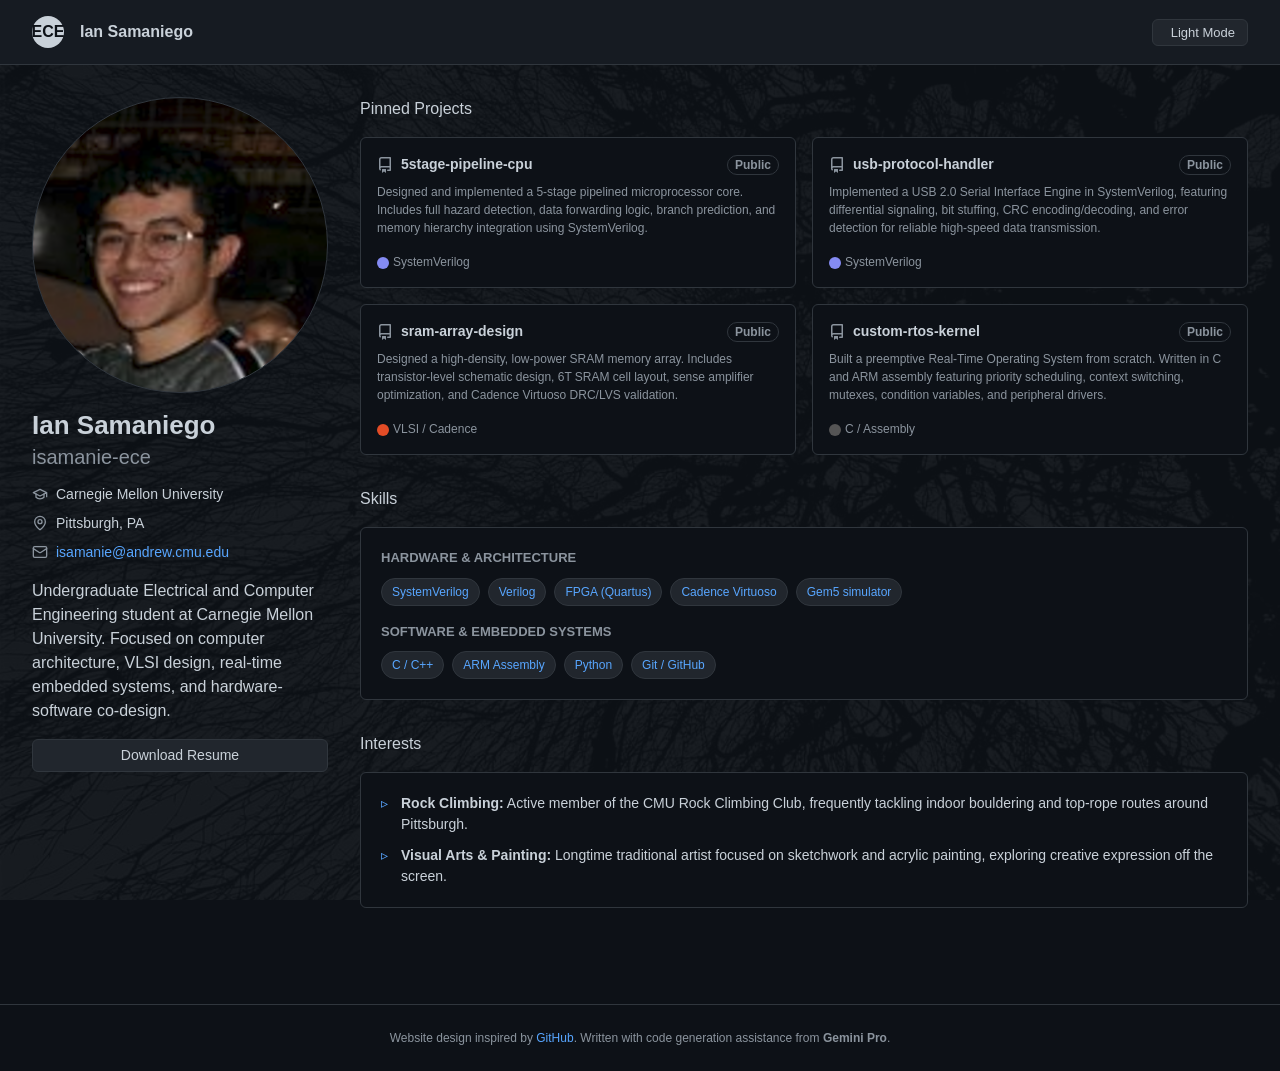
==== index.html @ 8c5a97e4 "Added personal more smaller details to personalize the page" ====
<!DOCTYPE html>
<html lang="en">
<head>
    <meta charset="UTF-8">
    <meta name="viewport" content="width=device-width, initial-scale=1.0">
    <title>Portfolio | ECE Undergrad</title>
    <style>
        /* CSS Variables for Themes */
        :root {
            --bg-color: #0d1117;
            --header-bg: #161b22;
            --card-bg: #0d1117;
            --border-color: #30363d;
            --text-primary: #c9d1d9;
            --text-secondary: #8b949e;
            --link-color: #58a6ff;
            --btn-bg: #21262d;
            --btn-hover: #30363d;
            --modal-bg: #161b22;
            --verilog-color: #848bf3;
            --c-color: #555555;
            --hardware-color: #e34c26;
        }

        [data-theme="light"] {
            --bg-color: #ffffff;
            --header-bg: #f6f8fa;
            --card-bg: #ffffff;
            --border-color: #d0d7de;
            --text-primary: #1F2328;
            --text-secondary: #636c76;
            --link-color: #0969da;
            --btn-bg: #f6f8fa;
            --btn-hover: #f3f4f6;
            --modal-bg: #ffffff;
        }

        * {
            box-sizing: border-box;
            margin: 0;
            padding: 0;
            font-family: -apple-system, BlinkMacSystemFont, "Segoe UI", Helvetica, Arial, sans-serif;
        }

        body {
            background-color: var(--bg-color);
            color: var(--text-primary);
            line-height: 1.5;
            min-height: 100vh;
            display: flex;
            flex-direction: column;
            position: relative;
            transition: background-color 0.3s, color 0.3s;
        }

        /* Low-opacity image background overlay */
        body::before {
            content: "";
            position: fixed;
            top: 0;
            left: 0;
            width: 100%;
            height: 100%;
            background-image: url('background.jpg');
            background-repeat: no-repeat;
            background-position: center center;
            background-size: cover;
            opacity: 0.05; /* Low opacity keeps dark gray dominant */
            z-index: -1;
            pointer-events: none;
        }

        a {
            color: var(--link-color);
            text-decoration: none;
        }

        a:hover {
            text-decoration: underline;
        }

        /* Navbar */
        header {
            background-color: var(--header-bg);
            padding: 16px 32px;
            border-bottom: 1px solid var(--border-color);
            display: flex;
            align-items: center;
            justify-content: space-between;
            font-weight: 600;
        }

        .header-brand {
            display: flex;
            align-items: center;
        }

        .header-logo {
            width: 32px;
            height: 32px;
            background-color: var(--text-primary);
            border-radius: 50%;
            margin-right: 16px;
            display: flex;
            align-items: center;
            justify-content: center;
            color: var(--bg-color);
            font-weight: bold;
        }

        .theme-toggle-btn {
            background-color: var(--btn-bg);
            border: 1px solid var(--border-color);
            color: var(--text-primary);
            padding: 5px 12px;
            font-size: 13px;
            font-weight: 500;
            border-radius: 6px;
            cursor: pointer;
            display: flex;
            align-items: center;
            gap: 6px;
        }

        .theme-toggle-btn:hover {
            background-color: var(--btn-hover);
        }

        /* Layout Container */
        .container {
            max-width: 1280px;
            margin: 0 auto;
            padding: 32px;
            display: flex;
            gap: 32px;
            flex: 1;
            width: 100%;
        }

        /* Sidebar */
        .sidebar {
            width: 296px;
            flex-shrink: 0;
        }

        .avatar {
            width: 296px;
            height: 296px;
            border-radius: 50%;
            border: 1px solid var(--border-color);
            margin-bottom: 16px;
            background-image: url('profile_pic.png');
            background-size: cover;
        }

        .names {
            margin-bottom: 12px;
        }

        .names h1 {
            font-size: 26px;
            line-height: 1.25;
            font-weight: 600;
        }

        .names h2 {
            font-size: 20px;
            color: var(--text-secondary);
            font-weight: 300;
        }

        .bio {
            margin-bottom: 16px;
            font-size: 16px;
        }

        .btn-edit {
            display: block;
            width: 100%;
            text-align: center;
            background-color: var(--btn-bg);
            border: 1px solid var(--border-color);
            color: var(--text-primary);
            padding: 5px 16px;
            font-size: 14px;
            font-weight: 500;
            border-radius: 6px;
            cursor: pointer;
            margin-bottom: 24px;
        }

        .btn-edit:hover {
            background-color: var(--btn-hover);
            text-decoration: none;
        }

        .contact-info {
            margin-bottom: 16px;
            font-size: 14px;
        }

        .contact-info ul {
            list-style: none;
        }

        .contact-info li {
            margin-bottom: 8px;
            display: flex;
            align-items: center;
            gap: 8px;
        }

        .contact-icon {
            stroke: var(--text-secondary);
            fill: none;
            width: 16px;
            height: 16px;
            flex-shrink: 0;
        }

        /* Projects Grid */
        .main-content {
            flex-grow: 1;
        }

        .section-header {
            font-size: 16px;
            font-weight: 400;
            margin-bottom: 16px;
        }

        .projects-grid {
            display: grid;
            grid-template-columns: repeat(auto-fill, minmax(350px, 1fr));
            gap: 16px;
        }

        .project-card {
            border: 1px solid var(--border-color);
            border-radius: 6px;
            padding: 16px;
            background-color: var(--card-bg);
            display: flex;
            flex-direction: column;
            cursor: pointer;
            transition: transform 0.15s ease, border-color 0.15s ease;
        }

        .project-card:hover {
            transform: translateY(-2px);
            border-color: var(--link-color);
        }

        .project-title {
            font-size: 14px;
            font-weight: 600;
            margin-bottom: 8px;
            display: flex;
            align-items: center;
            gap: 8px;
        }

        .project-title svg {
            fill: var(--text-secondary);
        }

        .project-badge {
            font-size: 12px;
            border: 1px solid var(--border-color);
            border-radius: 2em;
            padding: 0 7px;
            color: var(--text-secondary);
            margin-left: auto;
        }

        .project-desc {
            font-size: 12px;
            color: var(--text-secondary);
            margin-bottom: 16px;
            flex-grow: 1;
        }

        .project-meta {
            font-size: 12px;
            color: var(--text-secondary);
            display: flex;
            align-items: center;
            gap: 16px;
        }

        .lang-dot {
            width: 12px;
            height: 12px;
            border-radius: 50%;
            display: inline-block;
            margin-right: 4px;
            vertical-align: text-bottom;
        }

        /* Project Modal Overlay */
        .modal-overlay {
            position: fixed;
            top: 0;
            left: 0;
            width: 100vw;
            height: 100vh;
            background-color: rgba(0, 0, 0, 0.4);
            display: flex;
            justify-content: center;
            align-items: center;
            z-index: 1000;
            opacity: 0;
            pointer-events: none;
            transition: opacity 0.2s ease;
        }

        .modal-overlay.active {
            opacity: 1;
            pointer-events: auto;
        }

        .modal-container {
            width: 90%;
            max-width: 900px;
            height: 80vh;
            background-color: var(--modal-bg);
            border: 1px solid var(--border-color);
            border-radius: 8px;
            display: flex;
            flex-direction: column;
            overflow: hidden;
            box-shadow: 0 8px 24px rgba(0,0,0,0.2);
            color: var(--text-primary);
        }

        .modal-header {
            padding: 12px 16px;
            background-color: var(--header-bg);
            border-bottom: 1px solid var(--border-color);
            display: flex;
            align-items: center;
            justify-content: space-between;
        }

        .modal-title {
            font-size: 14px;
            font-weight: 600;
            display: flex;
            align-items: center;
            gap: 10px;
        }

        .modal-actions {
            display: flex;
            align-items: center;
            gap: 12px;
        }

        .external-link-btn {
            font-size: 13px;
            color: var(--link-color);
        }

        .close-modal-btn {
            background: none;
            border: none;
            color: var(--text-secondary);
            font-size: 20px;
            cursor: pointer;
            line-height: 1;
        }

        .close-modal-btn:hover {
            color: var(--text-primary);
        }

        .modal-body {
            flex: 1;
            padding: 24px;
            overflow-y: auto;
            background-color: var(--modal-bg);
        }

        .readme-box {
            border: 1px solid var(--border-color);
            border-radius: 6px;
            background-color: var(--bg-color);
            padding: 20px;
        }

        .readme-header {
            font-size: 12px;
            font-weight: 600;
            color: var(--text-secondary);
            border-bottom: 1px solid var(--border-color);
            padding-bottom: 8px;
            margin-bottom: 16px;
            text-transform: uppercase;
        }

        .file-list {
            border: 1px solid var(--border-color);
            border-radius: 6px;
            margin-bottom: 20px;
            list-style: none;
            background-color: var(--header-bg);
        }

        .file-item {
            padding: 8px 12px;
            border-bottom: 1px solid var(--border-color);
            font-size: 13px;
            display: flex;
            align-items: center;
            gap: 8px;
            font-family: monospace;
        }

        .file-item:last-child {
            border-bottom: none;
        }

        /* Footer */
        footer {
            border-top: 1px solid var(--border-color);
            margin-top: 40px;
            padding: 24px 32px;
            text-align: center;
            font-size: 12px;
            color: var(--text-secondary);
        }

        /* Section Spacing & Box Styles */
        .section-header.extra-space {
            margin-top: 32px;
        }

        .skills-box, .interests-box {
            border: 1px solid var(--border-color);
            border-radius: 6px;
            background-color: var(--card-bg);
            padding: 20px;
            margin-bottom: 24px;
        }

        /* Skills Categories & Badges */
        .skill-category {
            margin-bottom: 16px;
        }

        .skill-category:last-child {
            margin-bottom: 0;
        }

        .skill-category h3 {
            font-size: 13px;
            font-weight: 600;
            color: var(--text-secondary);
            margin-bottom: 10px;
            text-transform: uppercase;
        }

        .badges-group {
            display: flex;
            flex-wrap: wrap;
            gap: 8px;
        }

        .badge {
            background-color: var(--btn-bg);
            border: 1px solid var(--border-color);
            color: var(--link-color);
            font-size: 12px;
            font-weight: 500;
            padding: 4px 10px;
            border-radius: 2em;
            display: inline-block;
        }

        /* Interests List */
        .interests-list {
            list-style: none;
            font-size: 14px;
        }

        .interests-list li {
            position: relative;
            padding-left: 20px;
            margin-bottom: 10px;
            color: var(--text-primary);
        }

        .interests-list li:last-child {
            margin-bottom: 0;
        }

        .interests-list li::before {
            content: "▹";
            position: absolute;
            left: 0;
            color: var(--link-color);
        }

        @media (max-width: 768px) {
            .container {
                flex-direction: column;
            }
            .sidebar {
                width: 100%;
            }
            .avatar {
                width: 100%;
                max-width: 296px;
                height: auto;
                aspect-ratio: 1/1;
            }
            .modal-container {
                width: 95%;
                height: 85vh;
            }
        }
    </style>
</head>
<body>

    <header>
        <div class="header-brand">
            <div class="header-logo">ECE</div>
            Ian Samaniego
        </div>
        <button class="theme-toggle-btn" id="themeToggleBtn" onclick="toggleTheme()">
            <span id="themeIcon"></span> <span id="themeText">Light Mode</span>
        </button>
    </header>

    <div class="container">
        <aside class="sidebar">
            <div class="avatar"></div>
            <div class="names">
                <h1>Ian Samaniego</h1>
                <h2>isamanie-ece</h2>
            </div>

            <div class="contact-info">
                <ul>
                    <li>
                        <svg class="contact-icon" viewBox="0 0 24 24" stroke-width="2" stroke-linecap="round" stroke-linejoin="round">
                            <path d="M22 10v6M2 10l10-5 10 5-10 5z"/>
                            <path d="M6 12v5c3 3 9 3 12 0v-5"/>
                        </svg>
                        Carnegie Mellon University
                    </li>
                    <li>
                        <svg class="contact-icon" viewBox="0 0 24 24" stroke-width="2" stroke-linecap="round" stroke-linejoin="round">
                            <path d="M20 10c0 4.993-5.539 10.193-7.399 11.799a1 1 0 0 1-1.202 0C9.539 20.193 4 14.993 4 10a8 8 0 0 1 16 0"/>
                            <circle cx="12" cy="10" r="3"/>
                        </svg>
                        Pittsburgh, PA
                    </li>
                    <li>
                        <svg class="contact-icon" viewBox="0 0 24 24" stroke-width="2" stroke-linecap="round" stroke-linejoin="round">
                            <rect width="20" height="16" x="2" y="4" rx="2"/>
                            <path d="m22 7-8.97 5.7a1.94 1.94 0 0 1-2.06 0L2 7"/>
                        </svg>
                        <a href="mailto:isamanie@andrew.cmu.edu">isamanie@andrew.cmu.edu</a>
                    </li>
                </ul>
            </div>

            <div class="bio">
                Undergraduate Electrical and Computer Engineering student at Carnegie Mellon University. Focused on computer architecture, VLSI design, real-time embedded systems, and hardware-software co-design.
            </div>
            <a href="example_resume.txt" class="btn-edit">Download Resume</a>
        </aside>

        <main class="main-content">
            <h2 class="section-header">Pinned Projects</h2>
            <div class="projects-grid">
                
                <div class="project-card" onclick="openProjectModal(
                    '5stage-pipeline-cpu', 
                    'https://github.com/janedoe-ece/5stage-pipeline-cpu',
                    'src/ core.sv, alu.sv, hazard_unit.sv',
                    'Designed and implemented a 5-stage pipelined microprocessor core. Includes full hazard detection, data forwarding logic, branch prediction, and memory hierarchy integration using SystemVerilog.'
                )">
                    <div class="project-title">
                        <svg viewBox="0 0 16 16" width="16" height="16"><path fill-rule="evenodd" d="M2 2.5A2.5 2.5 0 014.5 0h8.75a.75.75 0 01.75.75v12.5a.75.75 0 01-.75.75h-2.5a.75.75 0 110-1.5h1.75v-2h-8a1 1 0 00-.714 1.7.75.75 0 01-1.072 1.05A2.495 2.495 0 012 11.5v-9zm10.5-1V9h-8c-.356 0-.694.074-1 .208V2.5a1 1 0 011-1h8zM5 12.25v3.25a.25.25 0 00.4.2l1.45-1.087a.25.25 0 01.3 0L8.6 15.7a.25.25 0 00.4-.2v-3.25a.25.25 0 00-.25-.25h-3.5a.25.25 0 00-.25.25z"></path></svg>
                        <span>5stage-pipeline-cpu</span>
                        <span class="project-badge">Public</span>
                    </div>
                    <p class="project-desc">Designed and implemented a 5-stage pipelined microprocessor core. Includes full hazard detection, data forwarding logic, branch prediction, and memory hierarchy integration using SystemVerilog.</p>
                    <div class="project-meta">
                        <span><span class="lang-dot" style="background-color: var(--verilog-color);"></span>SystemVerilog</span>
                    </div>
                </div>

                <div class="project-card" onclick="openProjectModal(
                    'usb-protocol-handler', 
                    'https://github.com/janedoe-ece/usb-protocol-handler',
                    'rtl/ usb_sie.sv, crc16.sv, bit_stuffer.sv',
                    'Implemented a USB 2.0 Serial Interface Engine in SystemVerilog, featuring differential signaling, bit stuffing, CRC encoding/decoding, and error detection for reliable high-speed data transmission.'
                )">
                    <div class="project-title">
                        <svg viewBox="0 0 16 16" width="16" height="16"><path fill-rule="evenodd" d="M2 2.5A2.5 2.5 0 014.5 0h8.75a.75.75 0 01.75.75v12.5a.75.75 0 01-.75.75h-2.5a.75.75 0 110-1.5h1.75v-2h-8a1 1 0 00-.714 1.7.75.75 0 01-1.072 1.05A2.495 2.495 0 012 11.5v-9zm10.5-1V9h-8c-.356 0-.694.074-1 .208V2.5a1 1 0 011-1h8zM5 12.25v3.25a.25.25 0 00.4.2l1.45-1.087a.25.25 0 01.3 0L8.6 15.7a.25.25 0 00.4-.2v-3.25a.25.25 0 00-.25-.25h-3.5a.25.25 0 00-.25.25z"></path></svg>
                        <span>usb-protocol-handler</span>
                        <span class="project-badge">Public</span>
                    </div>
                    <p class="project-desc">Implemented a USB 2.0 Serial Interface Engine in SystemVerilog, featuring differential signaling, bit stuffing, CRC encoding/decoding, and error detection for reliable high-speed data transmission.</p>
                    <div class="project-meta">
                        <span><span class="lang-dot" style="background-color: var(--verilog-color);"></span>SystemVerilog</span>
                    </div>
                </div>

                <div class="project-card" onclick="openProjectModal(
                    'sram-array-design', 
                    'https://github.com/janedoe-ece/sram-array-design',
                    'layout/ sram_6t.gds, schematics/ sense_amp.sch',
                    'Designed a high-density, low-power SRAM memory array. Includes transistor-level schematic design, 6T SRAM cell layout, sense amplifier optimization, and Cadence Virtuoso DRC/LVS validation.'
                )">
                    <div class="project-title">
                        <svg viewBox="0 0 16 16" width="16" height="16"><path fill-rule="evenodd" d="M2 2.5A2.5 2.5 0 014.5 0h8.75a.75.75 0 01.75.75v12.5a.75.75 0 01-.75.75h-2.5a.75.75 0 110-1.5h1.75v-2h-8a1 1 0 00-.714 1.7.75.75 0 01-1.072 1.05A2.495 2.495 0 012 11.5v-9zm10.5-1V9h-8c-.356 0-.694.074-1 .208V2.5a1 1 0 011-1h8zM5 12.25v3.25a.25.25 0 00.4.2l1.45-1.087a.25.25 0 01.3 0L8.6 15.7a.25.25 0 00.4-.2v-3.25a.25.25 0 00-.25-.25h-3.5a.25.25 0 00-.25.25z"></path></svg>
                        <span>sram-array-design</span>
                        <span class="project-badge">Public</span>
                    </div>
                    <p class="project-desc">Designed a high-density, low-power SRAM memory array. Includes transistor-level schematic design, 6T SRAM cell layout, sense amplifier optimization, and Cadence Virtuoso DRC/LVS validation.</p>
                    <div class="project-meta">
                        <span><span class="lang-dot" style="background-color: var(--hardware-color);"></span>VLSI / Cadence</span>
                    </div>
                </div>

                <div class="project-card" onclick="openProjectModal(
                    'custom-rtos-kernel', 
                    'https://github.com/janedoe-ece/custom-rtos-kernel',
                    'kernel/ scheduler.c, context_switch.s, mutex.c',
                    'Built a preemptive Real-Time Operating System from scratch. Written in C and ARM assembly featuring priority scheduling, context switching, mutexes, condition variables, and peripheral drivers.'
                )">
                    <div class="project-title">
                        <svg viewBox="0 0 16 16" width="16" height="16"><path fill-rule="evenodd" d="M2 2.5A2.5 2.5 0 014.5 0h8.75a.75.75 0 01.75.75v12.5a.75.75 0 01-.75.75h-2.5a.75.75 0 110-1.5h1.75v-2h-8a1 1 0 00-.714 1.7.75.75 0 01-1.072 1.05A2.495 2.495 0 012 11.5v-9zm10.5-1V9h-8c-.356 0-.694.074-1 .208V2.5a1 1 0 011-1h8zM5 12.25v3.25a.25.25 0 00.4.2l1.45-1.087a.25.25 0 01.3 0L8.6 15.7a.25.25 0 00.4-.2v-3.25a.25.25 0 00-.25-.25h-3.5a.25.25 0 00-.25.25z"></path></svg>
                        <span>custom-rtos-kernel</span>
                        <span class="project-badge">Public</span>
                    </div>
                    <p class="project-desc">Built a preemptive Real-Time Operating System from scratch. Written in C and ARM assembly featuring priority scheduling, context switching, mutexes, condition variables, and peripheral drivers.</p>
                    <div class="project-meta">
                        <span><span class="lang-dot" style="background-color: var(--c-color);"></span>C / Assembly</span>
                    </div>
                </div>

            </div>
            <h2 class="section-header extra-space">Skills</h2>
        
            <div class="skills-box">
                <div class="skill-category">
                    <h3>Hardware & Architecture</h3>
                    <div class="badges-group">
                        <span class="badge">SystemVerilog</span>
                        <span class="badge">Verilog</span>
                        <span class="badge">FPGA (Quartus)</span>
                        <span class="badge">Cadence Virtuoso</span>
                        <span class="badge">Gem5 simulator</span>
                    </div>
                </div>
            
                <div class="skill-category">
                    <h3>Software & Embedded Systems</h3>
                    <div class="badges-group">
                        <span class="badge">C / C++</span>
                        <span class="badge">ARM Assembly</span>
                        <span class="badge">Python</span>
                        <span class="badge">Git / GitHub</span>
                    </div>
                </div>
            </div>

            <h2 class="section-header extra-space">Interests</h2>
            <div class="interests-box">
                <ul class="interests-list">
                    <li><strong>Rock Climbing:</strong> Active member of the CMU Rock Climbing Club, frequently tackling indoor bouldering and top-rope routes around Pittsburgh.</li>
                    <li><strong>Visual Arts & Painting:</strong> Longtime traditional artist focused on sketchwork and acrylic painting, exploring creative expression off the screen.</li>
                </ul>
            </div>
        </main>
    </div>

    <div class="modal-overlay" id="modalOverlay" onclick="closeModalOnOverlay(event)">
        <div class="modal-container">
            <div class="modal-header">
                <div class="modal-title">
                    <svg viewBox="0 0 16 16" width="16" height="16" fill="var(--text-secondary)"><path fill-rule="evenodd" d="M2 2.5A2.5 2.5 0 014.5 0h8.75a.75.75 0 01.75.75v12.5a.75.75 0 01-.75.75h-2.5a.75.75 0 110-1.5h1.75v-2h-8a1 1 0 00-.714 1.7.75.75 0 01-1.072 1.05A2.495 2.495 0 012 11.5v-9zm10.5-1V9h-8c-.356 0-.694.074-1 .208V2.5a1 1 0 011-1h8zM5 12.25v3.25a.25.25 0 00.4.2l1.45-1.087a.25.25 0 01.3 0L8.6 15.7a.25.25 0 00.4-.2v-3.25a.25.25 0 00-.25-.25h-3.5a.25.25 0 00-.25.25z"></path></svg>
                    <span id="modalProjectName">Project Title</span>
                </div>
                <div class="modal-actions">
                    <a id="modalExternalLink" href="#" target="_blank" rel="noopener noreferrer" class="external-link-btn">Open directly on GitHub ↗</a>
                    <button class="close-modal-btn" onclick="closeProjectModal()">&times;</button>
                </div>
            </div>
            <div class="modal-body">
                <ul class="file-list" id="modalFileList">
                    </ul>
                <div class="readme-box">
                    <div class="readme-header">📄 README.md</div>
                    <div id="modalReadmeContent">
                        </div>
                </div>
            </div>
        </div>
    </div>

    <footer>
        <p>Website design inspired by <a href="https://github.com" target="_blank" rel="noopener noreferrer">GitHub</a>. Written with code generation assistance from <strong>Gemini Pro</strong>.</p>
    </footer>

    <script>
        function toggleTheme() {
            const currentTheme = document.documentElement.getAttribute('data-theme');
            const themeIcon = document.getElementById('themeIcon');
            const themeText = document.getElementById('themeText');

            if (currentTheme === 'light') {
                document.documentElement.removeAttribute('data-theme');
                themeIcon.textContent = '';
                themeText.textContent = 'Light Mode';
            } else {
                document.documentElement.setAttribute('data-theme', 'light');
                themeIcon.textContent = '';
                themeText.textContent = 'Dark Mode';
            }
        }

        function openProjectModal(name, url, files, readme) {
            document.getElementById('modalProjectName').textContent = name;
            document.getElementById('modalExternalLink').href = url;
            
            const fileArray = files.split(', ');
            let fileListHTML = `<li class="file-item">📁 repository root</li>`;
            fileArray.forEach(file => {
                fileListHTML += `<li class="file-item">📄 ${file}</li>`;
            });
            fileListHTML += `<li class="file-item">📄 README.md</li>`;
            
            document.getElementById('modalFileList').innerHTML = fileListHTML;
            document.getElementById('modalReadmeContent').innerHTML = `<p>${readme}</p>`;
            document.getElementById('modalOverlay').classList.add('active');
        }

        function closeProjectModal() {
            document.getElementById('modalOverlay').classList.remove('active');
        }

        function closeModalOnOverlay(event) {
            if (event.target.id === 'modalOverlay') {
                closeProjectModal();
            }
        }
    </script>
</body>
</html>
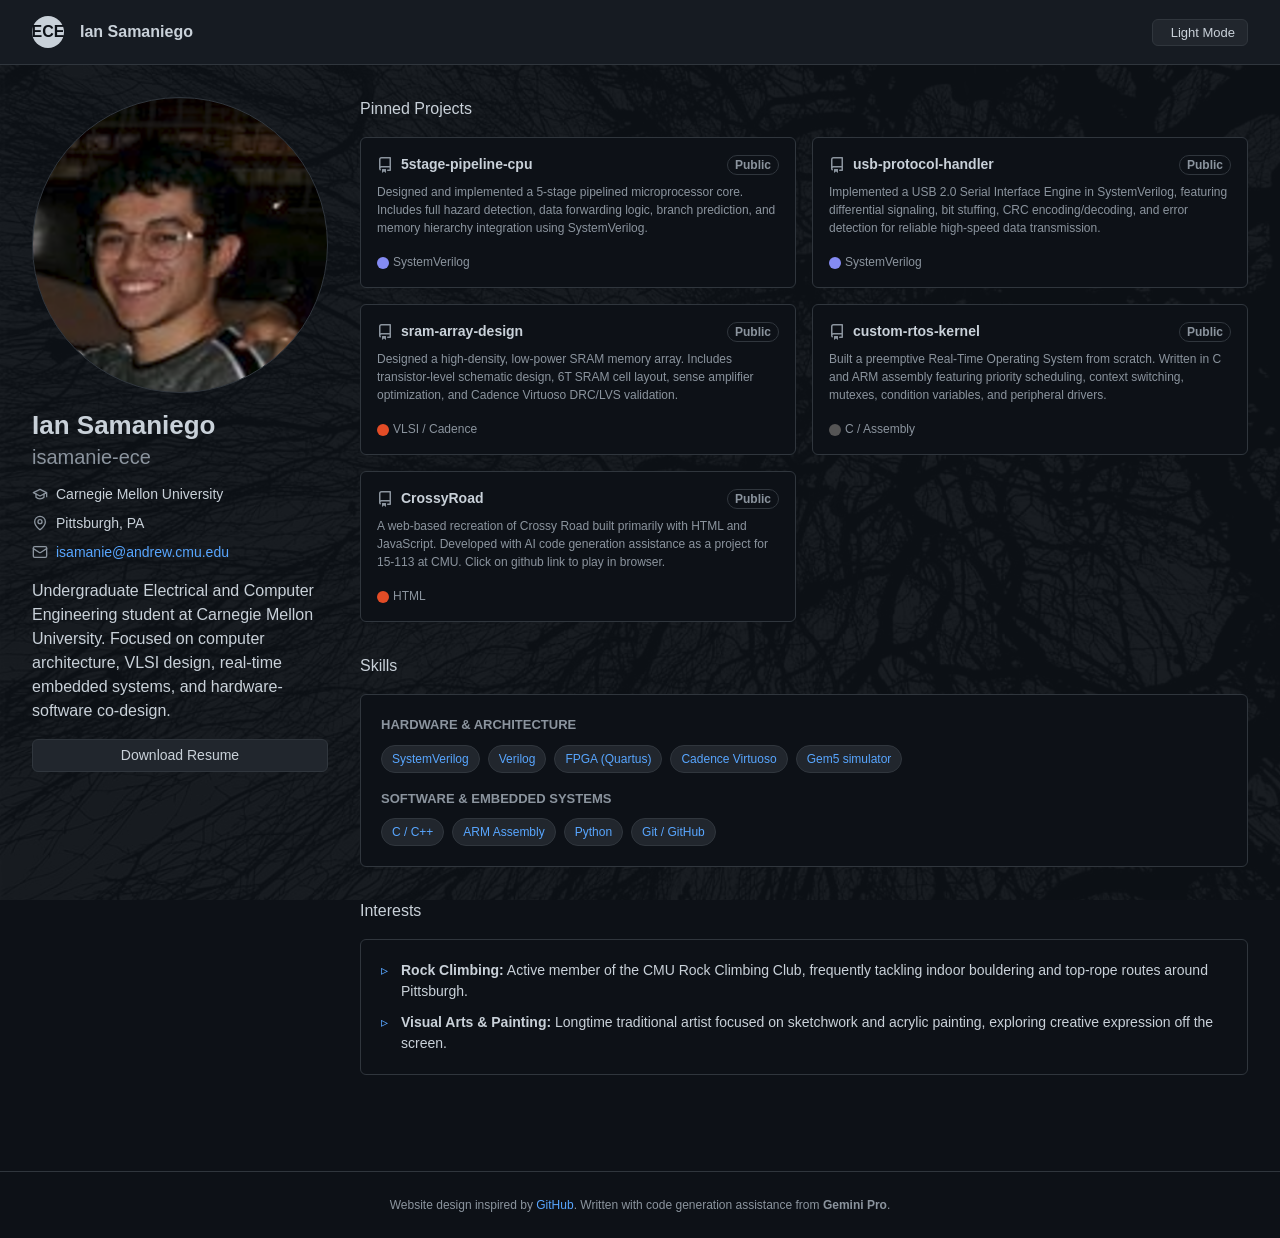
==== commit 68a2ef15: "incorporated crossy road into portfolio" ====
--- a/index.html
+++ b/index.html
@@ -644,6 +644,22 @@
                         <span><span class="lang-dot" style="background-color: var(--c-color);"></span>C / Assembly</span>
                     </div>
                 </div>
+                <div class="project-card" onclick="openProjectModal(
+                    'CrossyRoad', 
+                    'crossyroad/index.html', 
+                    'index.html, style.css, script.js',
+                    'A web-based recreation of Crossy Road built primarily with HTML and JavaScript. Developed with AI code generation assistance as a project for 15-113 at CMU. Click on github link to play game in browser'
+                )">
+                    <div class="project-title">
+                        <svg viewBox="0 0 16 16" width="16" height="16"><path fill-rule="evenodd" d="M2 2.5A2.5 2.5 0 014.5 0h8.75a.75.75 0 01.75.75v12.5a.75.75 0 01-.75.75h-2.5a.75.75 0 110-1.5h1.75v-2h-8a1 1 0 00-.714 1.7.75.75 0 01-1.072 1.05A2.495 2.495 0 012 11.5v-9zm10.5-1V9h-8c-.356 0-.694.074-1 .208V2.5a1 1 0 011-1h8zM5 12.25v3.25a.25.25 0 00.4.2l1.45-1.087a.25.25 0 01.3 0L8.6 15.7a.25.25 0 00.4-.2v-3.25a.25.25 0 00-.25-.25h-3.5a.25.25 0 00-.25.25z"></path></svg>
+                        <span>CrossyRoad</span>
+                        <span class="project-badge">Public</span>
+                    </div>
+                    <p class="project-desc">A web-based recreation of Crossy Road built primarily with HTML and JavaScript. Developed with AI code generation assistance as a project for 15-113 at CMU. Click on github link to play in browser.</p>
+                    <div class="project-meta">
+                        <span><span class="lang-dot" style="background-color: var(--hardware-color);"></span>HTML</span>
+                    </div>
+                </div>
 
             </div>
             <h2 class="section-header extra-space">Skills</h2>
@@ -674,9 +690,9 @@
             <h2 class="section-header extra-space">Interests</h2>
             <div class="interests-box">
                 <ul class="interests-list">
-                    <li><strong>Rock Climbing:</strong> Active member of the CMU Rock Climbing Club, frequently tackling indoor bouldering and top-rope routes around Pittsburgh.</li>
-                    <li><strong>Visual Arts & Painting:</strong> Longtime traditional artist focused on sketchwork and acrylic painting, exploring creative expression off the screen.</li>
-                </ul>
+                <li><strong>Rock Climbing:</strong> Active member of the CMU Rock Climbing Club, frequently tackling indoor bouldering and top-rope routes around Pittsburgh.</li>
+                <li><strong>Visual Arts & Painting:</strong> Longtime traditional artist focused on sketchwork and acrylic painting, exploring creative expression off the screen.</li>
+            </ul>
             </div>
         </main>
     </div>
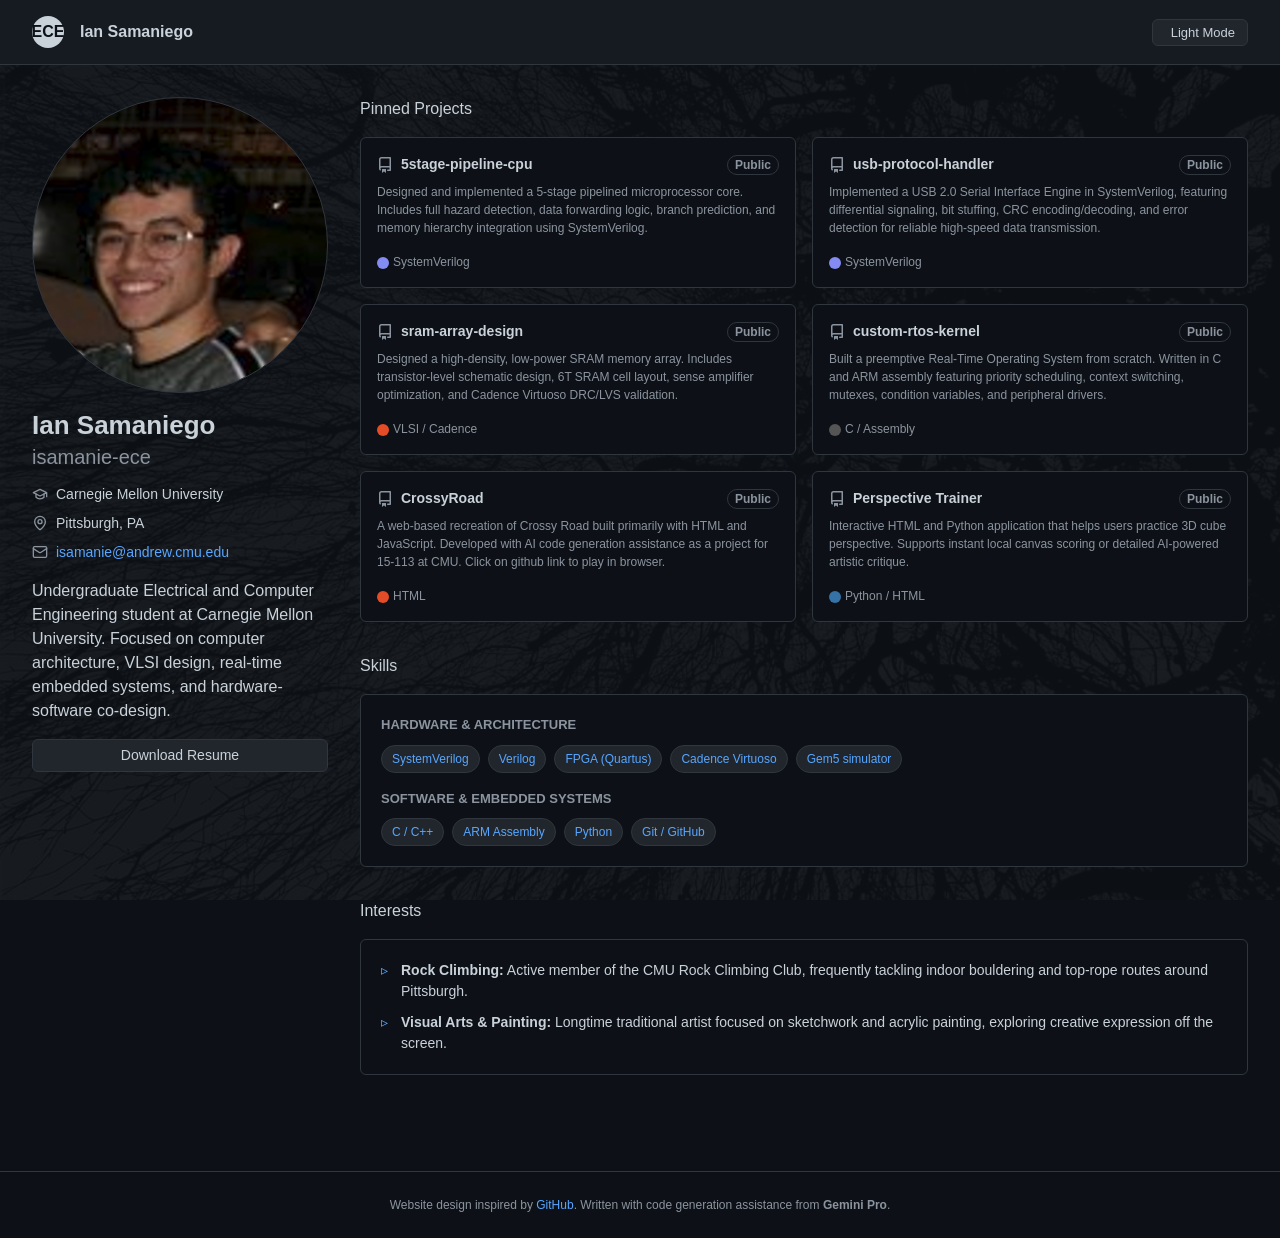
==== commit 02763c62: "added perspective trainer project" ====
--- a/index.html
+++ b/index.html
@@ -4,522 +4,7 @@
     <meta charset="UTF-8">
     <meta name="viewport" content="width=device-width, initial-scale=1.0">
     <title>Portfolio | ECE Undergrad</title>
-    <style>
-        /* CSS Variables for Themes */
-        :root {
-            --bg-color: #0d1117;
-            --header-bg: #161b22;
-            --card-bg: #0d1117;
-            --border-color: #30363d;
-            --text-primary: #c9d1d9;
-            --text-secondary: #8b949e;
-            --link-color: #58a6ff;
-            --btn-bg: #21262d;
-            --btn-hover: #30363d;
-            --modal-bg: #161b22;
-            --verilog-color: #848bf3;
-            --c-color: #555555;
-            --hardware-color: #e34c26;
-        }
-
-        [data-theme="light"] {
-            --bg-color: #ffffff;
-            --header-bg: #f6f8fa;
-            --card-bg: #ffffff;
-            --border-color: #d0d7de;
-            --text-primary: #1F2328;
-            --text-secondary: #636c76;
-            --link-color: #0969da;
-            --btn-bg: #f6f8fa;
-            --btn-hover: #f3f4f6;
-            --modal-bg: #ffffff;
-        }
-
-        * {
-            box-sizing: border-box;
-            margin: 0;
-            padding: 0;
-            font-family: -apple-system, BlinkMacSystemFont, "Segoe UI", Helvetica, Arial, sans-serif;
-        }
-
-        body {
-            background-color: var(--bg-color);
-            color: var(--text-primary);
-            line-height: 1.5;
-            min-height: 100vh;
-            display: flex;
-            flex-direction: column;
-            position: relative;
-            transition: background-color 0.3s, color 0.3s;
-        }
-
-        /* Low-opacity image background overlay */
-        body::before {
-            content: "";
-            position: fixed;
-            top: 0;
-            left: 0;
-            width: 100%;
-            height: 100%;
-            background-image: url('background.jpg');
-            background-repeat: no-repeat;
-            background-position: center center;
-            background-size: cover;
-            opacity: 0.05; /* Low opacity keeps dark gray dominant */
-            z-index: -1;
-            pointer-events: none;
-        }
-
-        a {
-            color: var(--link-color);
-            text-decoration: none;
-        }
-
-        a:hover {
-            text-decoration: underline;
-        }
-
-        /* Navbar */
-        header {
-            background-color: var(--header-bg);
-            padding: 16px 32px;
-            border-bottom: 1px solid var(--border-color);
-            display: flex;
-            align-items: center;
-            justify-content: space-between;
-            font-weight: 600;
-        }
-
-        .header-brand {
-            display: flex;
-            align-items: center;
-        }
-
-        .header-logo {
-            width: 32px;
-            height: 32px;
-            background-color: var(--text-primary);
-            border-radius: 50%;
-            margin-right: 16px;
-            display: flex;
-            align-items: center;
-            justify-content: center;
-            color: var(--bg-color);
-            font-weight: bold;
-        }
-
-        .theme-toggle-btn {
-            background-color: var(--btn-bg);
-            border: 1px solid var(--border-color);
-            color: var(--text-primary);
-            padding: 5px 12px;
-            font-size: 13px;
-            font-weight: 500;
-            border-radius: 6px;
-            cursor: pointer;
-            display: flex;
-            align-items: center;
-            gap: 6px;
-        }
-
-        .theme-toggle-btn:hover {
-            background-color: var(--btn-hover);
-        }
-
-        /* Layout Container */
-        .container {
-            max-width: 1280px;
-            margin: 0 auto;
-            padding: 32px;
-            display: flex;
-            gap: 32px;
-            flex: 1;
-            width: 100%;
-        }
-
-        /* Sidebar */
-        .sidebar {
-            width: 296px;
-            flex-shrink: 0;
-        }
-
-        .avatar {
-            width: 296px;
-            height: 296px;
-            border-radius: 50%;
-            border: 1px solid var(--border-color);
-            margin-bottom: 16px;
-            background-image: url('profile_pic.png');
-            background-size: cover;
-        }
-
-        .names {
-            margin-bottom: 12px;
-        }
-
-        .names h1 {
-            font-size: 26px;
-            line-height: 1.25;
-            font-weight: 600;
-        }
-
-        .names h2 {
-            font-size: 20px;
-            color: var(--text-secondary);
-            font-weight: 300;
-        }
-
-        .bio {
-            margin-bottom: 16px;
-            font-size: 16px;
-        }
-
-        .btn-edit {
-            display: block;
-            width: 100%;
-            text-align: center;
-            background-color: var(--btn-bg);
-            border: 1px solid var(--border-color);
-            color: var(--text-primary);
-            padding: 5px 16px;
-            font-size: 14px;
-            font-weight: 500;
-            border-radius: 6px;
-            cursor: pointer;
-            margin-bottom: 24px;
-        }
-
-        .btn-edit:hover {
-            background-color: var(--btn-hover);
-            text-decoration: none;
-        }
-
-        .contact-info {
-            margin-bottom: 16px;
-            font-size: 14px;
-        }
-
-        .contact-info ul {
-            list-style: none;
-        }
-
-        .contact-info li {
-            margin-bottom: 8px;
-            display: flex;
-            align-items: center;
-            gap: 8px;
-        }
-
-        .contact-icon {
-            stroke: var(--text-secondary);
-            fill: none;
-            width: 16px;
-            height: 16px;
-            flex-shrink: 0;
-        }
-
-        /* Projects Grid */
-        .main-content {
-            flex-grow: 1;
-        }
-
-        .section-header {
-            font-size: 16px;
-            font-weight: 400;
-            margin-bottom: 16px;
-        }
-
-        .projects-grid {
-            display: grid;
-            grid-template-columns: repeat(auto-fill, minmax(350px, 1fr));
-            gap: 16px;
-        }
-
-        .project-card {
-            border: 1px solid var(--border-color);
-            border-radius: 6px;
-            padding: 16px;
-            background-color: var(--card-bg);
-            display: flex;
-            flex-direction: column;
-            cursor: pointer;
-            transition: transform 0.15s ease, border-color 0.15s ease;
-        }
-
-        .project-card:hover {
-            transform: translateY(-2px);
-            border-color: var(--link-color);
-        }
-
-        .project-title {
-            font-size: 14px;
-            font-weight: 600;
-            margin-bottom: 8px;
-            display: flex;
-            align-items: center;
-            gap: 8px;
-        }
-
-        .project-title svg {
-            fill: var(--text-secondary);
-        }
-
-        .project-badge {
-            font-size: 12px;
-            border: 1px solid var(--border-color);
-            border-radius: 2em;
-            padding: 0 7px;
-            color: var(--text-secondary);
-            margin-left: auto;
-        }
-
-        .project-desc {
-            font-size: 12px;
-            color: var(--text-secondary);
-            margin-bottom: 16px;
-            flex-grow: 1;
-        }
-
-        .project-meta {
-            font-size: 12px;
-            color: var(--text-secondary);
-            display: flex;
-            align-items: center;
-            gap: 16px;
-        }
-
-        .lang-dot {
-            width: 12px;
-            height: 12px;
-            border-radius: 50%;
-            display: inline-block;
-            margin-right: 4px;
-            vertical-align: text-bottom;
-        }
-
-        /* Project Modal Overlay */
-        .modal-overlay {
-            position: fixed;
-            top: 0;
-            left: 0;
-            width: 100vw;
-            height: 100vh;
-            background-color: rgba(0, 0, 0, 0.4);
-            display: flex;
-            justify-content: center;
-            align-items: center;
-            z-index: 1000;
-            opacity: 0;
-            pointer-events: none;
-            transition: opacity 0.2s ease;
-        }
-
-        .modal-overlay.active {
-            opacity: 1;
-            pointer-events: auto;
-        }
-
-        .modal-container {
-            width: 90%;
-            max-width: 900px;
-            height: 80vh;
-            background-color: var(--modal-bg);
-            border: 1px solid var(--border-color);
-            border-radius: 8px;
-            display: flex;
-            flex-direction: column;
-            overflow: hidden;
-            box-shadow: 0 8px 24px rgba(0,0,0,0.2);
-            color: var(--text-primary);
-        }
-
-        .modal-header {
-            padding: 12px 16px;
-            background-color: var(--header-bg);
-            border-bottom: 1px solid var(--border-color);
-            display: flex;
-            align-items: center;
-            justify-content: space-between;
-        }
-
-        .modal-title {
-            font-size: 14px;
-            font-weight: 600;
-            display: flex;
-            align-items: center;
-            gap: 10px;
-        }
-
-        .modal-actions {
-            display: flex;
-            align-items: center;
-            gap: 12px;
-        }
-
-        .external-link-btn {
-            font-size: 13px;
-            color: var(--link-color);
-        }
-
-        .close-modal-btn {
-            background: none;
-            border: none;
-            color: var(--text-secondary);
-            font-size: 20px;
-            cursor: pointer;
-            line-height: 1;
-        }
-
-        .close-modal-btn:hover {
-            color: var(--text-primary);
-        }
-
-        .modal-body {
-            flex: 1;
-            padding: 24px;
-            overflow-y: auto;
-            background-color: var(--modal-bg);
-        }
-
-        .readme-box {
-            border: 1px solid var(--border-color);
-            border-radius: 6px;
-            background-color: var(--bg-color);
-            padding: 20px;
-        }
-
-        .readme-header {
-            font-size: 12px;
-            font-weight: 600;
-            color: var(--text-secondary);
-            border-bottom: 1px solid var(--border-color);
-            padding-bottom: 8px;
-            margin-bottom: 16px;
-            text-transform: uppercase;
-        }
-
-        .file-list {
-            border: 1px solid var(--border-color);
-            border-radius: 6px;
-            margin-bottom: 20px;
-            list-style: none;
-            background-color: var(--header-bg);
-        }
-
-        .file-item {
-            padding: 8px 12px;
-            border-bottom: 1px solid var(--border-color);
-            font-size: 13px;
-            display: flex;
-            align-items: center;
-            gap: 8px;
-            font-family: monospace;
-        }
-
-        .file-item:last-child {
-            border-bottom: none;
-        }
-
-        /* Footer */
-        footer {
-            border-top: 1px solid var(--border-color);
-            margin-top: 40px;
-            padding: 24px 32px;
-            text-align: center;
-            font-size: 12px;
-            color: var(--text-secondary);
-        }
-
-        /* Section Spacing & Box Styles */
-        .section-header.extra-space {
-            margin-top: 32px;
-        }
-
-        .skills-box, .interests-box {
-            border: 1px solid var(--border-color);
-            border-radius: 6px;
-            background-color: var(--card-bg);
-            padding: 20px;
-            margin-bottom: 24px;
-        }
-
-        /* Skills Categories & Badges */
-        .skill-category {
-            margin-bottom: 16px;
-        }
-
-        .skill-category:last-child {
-            margin-bottom: 0;
-        }
-
-        .skill-category h3 {
-            font-size: 13px;
-            font-weight: 600;
-            color: var(--text-secondary);
-            margin-bottom: 10px;
-            text-transform: uppercase;
-        }
-
-        .badges-group {
-            display: flex;
-            flex-wrap: wrap;
-            gap: 8px;
-        }
-
-        .badge {
-            background-color: var(--btn-bg);
-            border: 1px solid var(--border-color);
-            color: var(--link-color);
-            font-size: 12px;
-            font-weight: 500;
-            padding: 4px 10px;
-            border-radius: 2em;
-            display: inline-block;
-        }
-
-        /* Interests List */
-        .interests-list {
-            list-style: none;
-            font-size: 14px;
-        }
-
-        .interests-list li {
-            position: relative;
-            padding-left: 20px;
-            margin-bottom: 10px;
-            color: var(--text-primary);
-        }
-
-        .interests-list li:last-child {
-            margin-bottom: 0;
-        }
-
-        .interests-list li::before {
-            content: "▹";
-            position: absolute;
-            left: 0;
-            color: var(--link-color);
-        }
-
-        @media (max-width: 768px) {
-            .container {
-                flex-direction: column;
-            }
-            .sidebar {
-                width: 100%;
-            }
-            .avatar {
-                width: 100%;
-                max-width: 296px;
-                height: auto;
-                aspect-ratio: 1/1;
-            }
-            .modal-container {
-                width: 95%;
-                height: 85vh;
-            }
-        }
-    </style>
+    <link rel="stylesheet" href="style.css" />
 </head>
 <body>
 
@@ -646,7 +131,7 @@
                 </div>
                 <div class="project-card" onclick="openProjectModal(
                     'CrossyRoad', 
-                    'crossyroad/index.html', 
+                    'CrossyRoad/index.html', 
                     'index.html, style.css, script.js',
                     'A web-based recreation of Crossy Road built primarily with HTML and JavaScript. Developed with AI code generation assistance as a project for 15-113 at CMU. Click on github link to play game in browser'
                 )">
@@ -660,7 +145,23 @@
                         <span><span class="lang-dot" style="background-color: var(--hardware-color);"></span>HTML</span>
                     </div>
                 </div>
-
+                
+                <div class="project-card" onclick="openProjectModal(
+                    'Perspective Trainer', 
+                    'PerspectiveTrainer/templates/index.html', 
+                    'index.html, app.py, script.js',
+                    'A perspective drawing tool built with HTML and Python that presents one face of a 3D cube and asks users to draw the remaining visible faces. Drawings can be graded using lightweight local math in JavaScript or submitted for in-depth feedback from an AI art critic powered by Flask and OpenAI. Click on the GitHub link to view and access the project.'
+                )">
+                    <div class="project-title">
+                        <svg viewBox="0 0 16 16" width="16" height="16"><path fill-rule="evenodd" d="M2 2.5A2.5 2.5 0 014.5 0h8.75a.75.75 0 01.75.75v12.5a.75.75 0 01-.75.75h-2.5a.75.75 0 110-1.5h1.75v-2h-8a1 1 0 00-.714 1.7.75.75 0 01-1.072 1.05A2.495 2.495 0 012 11.5v-9zm10.5-1V9h-8c-.356 0-.694.074-1 .208V2.5a1 1 0 011-1h8zM5 12.25v3.25a.25.25 0 00.4.2l1.45-1.087a.25.25 0 01.3 0L8.6 15.7a.25.25 0 00.4-.2v-3.25a.25.25 0 00-.25-.25h-3.5a.25.25 0 00-.25.25z"></path></svg>
+                        <span>Perspective Trainer</span>
+                        <span class="project-badge">Public</span>
+                    </div>
+                    <p class="project-desc">Interactive HTML and Python application that helps users practice 3D cube perspective. Supports instant local canvas scoring or detailed AI-powered artistic critique.</p>
+                    <div class="project-meta">
+                        <span><span class="lang-dot" style="background-color: #3572A5;"></span>Python / HTML</span>
+                    </div>
+                </div>
             </div>
             <h2 class="section-header extra-space">Skills</h2>
         
@@ -725,48 +226,6 @@
         <p>Website design inspired by <a href="https://github.com" target="_blank" rel="noopener noreferrer">GitHub</a>. Written with code generation assistance from <strong>Gemini Pro</strong>.</p>
     </footer>
 
-    <script>
-        function toggleTheme() {
-            const currentTheme = document.documentElement.getAttribute('data-theme');
-            const themeIcon = document.getElementById('themeIcon');
-            const themeText = document.getElementById('themeText');
-
-            if (currentTheme === 'light') {
-                document.documentElement.removeAttribute('data-theme');
-                themeIcon.textContent = '';
-                themeText.textContent = 'Light Mode';
-            } else {
-                document.documentElement.setAttribute('data-theme', 'light');
-                themeIcon.textContent = '';
-                themeText.textContent = 'Dark Mode';
-            }
-        }
-
-        function openProjectModal(name, url, files, readme) {
-            document.getElementById('modalProjectName').textContent = name;
-            document.getElementById('modalExternalLink').href = url;
-            
-            const fileArray = files.split(', ');
-            let fileListHTML = `<li class="file-item">📁 repository root</li>`;
-            fileArray.forEach(file => {
-                fileListHTML += `<li class="file-item">📄 ${file}</li>`;
-            });
-            fileListHTML += `<li class="file-item">📄 README.md</li>`;
-            
-            document.getElementById('modalFileList').innerHTML = fileListHTML;
-            document.getElementById('modalReadmeContent').innerHTML = `<p>${readme}</p>`;
-            document.getElementById('modalOverlay').classList.add('active');
-        }
-
-        function closeProjectModal() {
-            document.getElementById('modalOverlay').classList.remove('active');
-        }
-
-        function closeModalOnOverlay(event) {
-            if (event.target.id === 'modalOverlay') {
-                closeProjectModal();
-            }
-        }
-    </script>
+    <script src="main.js"></script>
 </body>
 </html>
--- a/style.css
+++ b/style.css
@@ -0,0 +1,514 @@
+        /* CSS Variables for Themes */
+        :root {
+            --bg-color: #0d1117;
+            --header-bg: #161b22;
+            --card-bg: #0d1117;
+            --border-color: #30363d;
+            --text-primary: #c9d1d9;
+            --text-secondary: #8b949e;
+            --link-color: #58a6ff;
+            --btn-bg: #21262d;
+            --btn-hover: #30363d;
+            --modal-bg: #161b22;
+            --verilog-color: #848bf3;
+            --c-color: #555555;
+            --hardware-color: #e34c26;
+        }
+
+        [data-theme="light"] {
+            --bg-color: #ffffff;
+            --header-bg: #f6f8fa;
+            --card-bg: #ffffff;
+            --border-color: #d0d7de;
+            --text-primary: #1F2328;
+            --text-secondary: #636c76;
+            --link-color: #0969da;
+            --btn-bg: #f6f8fa;
+            --btn-hover: #f3f4f6;
+            --modal-bg: #ffffff;
+        }
+
+        * {
+            box-sizing: border-box;
+            margin: 0;
+            padding: 0;
+            font-family: -apple-system, BlinkMacSystemFont, "Segoe UI", Helvetica, Arial, sans-serif;
+        }
+
+        body {
+            background-color: var(--bg-color);
+            color: var(--text-primary);
+            line-height: 1.5;
+            min-height: 100vh;
+            display: flex;
+            flex-direction: column;
+            position: relative;
+            transition: background-color 0.3s, color 0.3s;
+        }
+
+        /* Low-opacity image background overlay */
+        body::before {
+            content: "";
+            position: fixed;
+            top: 0;
+            left: 0;
+            width: 100%;
+            height: 100%;
+            background-image: url('background.jpg');
+            background-repeat: no-repeat;
+            background-position: center center;
+            background-size: cover;
+            opacity: 0.05; /* Low opacity keeps dark gray dominant */
+            z-index: -1;
+            pointer-events: none;
+        }
+
+        a {
+            color: var(--link-color);
+            text-decoration: none;
+        }
+
+        a:hover {
+            text-decoration: underline;
+        }
+
+        /* Navbar */
+        header {
+            background-color: var(--header-bg);
+            padding: 16px 32px;
+            border-bottom: 1px solid var(--border-color);
+            display: flex;
+            align-items: center;
+            justify-content: space-between;
+            font-weight: 600;
+        }
+
+        .header-brand {
+            display: flex;
+            align-items: center;
+        }
+
+        .header-logo {
+            width: 32px;
+            height: 32px;
+            background-color: var(--text-primary);
+            border-radius: 50%;
+            margin-right: 16px;
+            display: flex;
+            align-items: center;
+            justify-content: center;
+            color: var(--bg-color);
+            font-weight: bold;
+        }
+
+        .theme-toggle-btn {
+            background-color: var(--btn-bg);
+            border: 1px solid var(--border-color);
+            color: var(--text-primary);
+            padding: 5px 12px;
+            font-size: 13px;
+            font-weight: 500;
+            border-radius: 6px;
+            cursor: pointer;
+            display: flex;
+            align-items: center;
+            gap: 6px;
+        }
+
+        .theme-toggle-btn:hover {
+            background-color: var(--btn-hover);
+        }
+
+        /* Layout Container */
+        .container {
+            max-width: 1280px;
+            margin: 0 auto;
+            padding: 32px;
+            display: flex;
+            gap: 32px;
+            flex: 1;
+            width: 100%;
+        }
+
+        /* Sidebar */
+        .sidebar {
+            width: 296px;
+            flex-shrink: 0;
+        }
+
+        .avatar {
+            width: 296px;
+            height: 296px;
+            border-radius: 50%;
+            border: 1px solid var(--border-color);
+            margin-bottom: 16px;
+            background-image: url('profile_pic.png');
+            background-size: cover;
+        }
+
+        .names {
+            margin-bottom: 12px;
+        }
+
+        .names h1 {
+            font-size: 26px;
+            line-height: 1.25;
+            font-weight: 600;
+        }
+
+        .names h2 {
+            font-size: 20px;
+            color: var(--text-secondary);
+            font-weight: 300;
+        }
+
+        .bio {
+            margin-bottom: 16px;
+            font-size: 16px;
+        }
+
+        .btn-edit {
+            display: block;
+            width: 100%;
+            text-align: center;
+            background-color: var(--btn-bg);
+            border: 1px solid var(--border-color);
+            color: var(--text-primary);
+            padding: 5px 16px;
+            font-size: 14px;
+            font-weight: 500;
+            border-radius: 6px;
+            cursor: pointer;
+            margin-bottom: 24px;
+        }
+
+        .btn-edit:hover {
+            background-color: var(--btn-hover);
+            text-decoration: none;
+        }
+
+        .contact-info {
+            margin-bottom: 16px;
+            font-size: 14px;
+        }
+
+        .contact-info ul {
+            list-style: none;
+        }
+
+        .contact-info li {
+            margin-bottom: 8px;
+            display: flex;
+            align-items: center;
+            gap: 8px;
+        }
+
+        .contact-icon {
+            stroke: var(--text-secondary);
+            fill: none;
+            width: 16px;
+            height: 16px;
+            flex-shrink: 0;
+        }
+
+        /* Projects Grid */
+        .main-content {
+            flex-grow: 1;
+        }
+
+        .section-header {
+            font-size: 16px;
+            font-weight: 400;
+            margin-bottom: 16px;
+        }
+
+        .projects-grid {
+            display: grid;
+            grid-template-columns: repeat(auto-fill, minmax(350px, 1fr));
+            gap: 16px;
+        }
+
+        .project-card {
+            border: 1px solid var(--border-color);
+            border-radius: 6px;
+            padding: 16px;
+            background-color: var(--card-bg);
+            display: flex;
+            flex-direction: column;
+            cursor: pointer;
+            transition: transform 0.15s ease, border-color 0.15s ease;
+        }
+
+        .project-card:hover {
+            transform: translateY(-2px);
+            border-color: var(--link-color);
+        }
+
+        .project-title {
+            font-size: 14px;
+            font-weight: 600;
+            margin-bottom: 8px;
+            display: flex;
+            align-items: center;
+            gap: 8px;
+        }
+
+        .project-title svg {
+            fill: var(--text-secondary);
+        }
+
+        .project-badge {
+            font-size: 12px;
+            border: 1px solid var(--border-color);
+            border-radius: 2em;
+            padding: 0 7px;
+            color: var(--text-secondary);
+            margin-left: auto;
+        }
+
+        .project-desc {
+            font-size: 12px;
+            color: var(--text-secondary);
+            margin-bottom: 16px;
+            flex-grow: 1;
+        }
+
+        .project-meta {
+            font-size: 12px;
+            color: var(--text-secondary);
+            display: flex;
+            align-items: center;
+            gap: 16px;
+        }
+
+        .lang-dot {
+            width: 12px;
+            height: 12px;
+            border-radius: 50%;
+            display: inline-block;
+            margin-right: 4px;
+            vertical-align: text-bottom;
+        }
+
+        /* Project Modal Overlay */
+        .modal-overlay {
+            position: fixed;
+            top: 0;
+            left: 0;
+            width: 100vw;
+            height: 100vh;
+            background-color: rgba(0, 0, 0, 0.4);
+            display: flex;
+            justify-content: center;
+            align-items: center;
+            z-index: 1000;
+            opacity: 0;
+            pointer-events: none;
+            transition: opacity 0.2s ease;
+        }
+
+        .modal-overlay.active {
+            opacity: 1;
+            pointer-events: auto;
+        }
+
+        .modal-container {
+            width: 90%;
+            max-width: 900px;
+            height: 80vh;
+            background-color: var(--modal-bg);
+            border: 1px solid var(--border-color);
+            border-radius: 8px;
+            display: flex;
+            flex-direction: column;
+            overflow: hidden;
+            box-shadow: 0 8px 24px rgba(0,0,0,0.2);
+            color: var(--text-primary);
+        }
+
+        .modal-header {
+            padding: 12px 16px;
+            background-color: var(--header-bg);
+            border-bottom: 1px solid var(--border-color);
+            display: flex;
+            align-items: center;
+            justify-content: space-between;
+        }
+
+        .modal-title {
+            font-size: 14px;
+            font-weight: 600;
+            display: flex;
+            align-items: center;
+            gap: 10px;
+        }
+
+        .modal-actions {
+            display: flex;
+            align-items: center;
+            gap: 12px;
+        }
+
+        .external-link-btn {
+            font-size: 13px;
+            color: var(--link-color);
+        }
+
+        .close-modal-btn {
+            background: none;
+            border: none;
+            color: var(--text-secondary);
+            font-size: 20px;
+            cursor: pointer;
+            line-height: 1;
+        }
+
+        .close-modal-btn:hover {
+            color: var(--text-primary);
+        }
+
+        .modal-body {
+            flex: 1;
+            padding: 24px;
+            overflow-y: auto;
+            background-color: var(--modal-bg);
+        }
+
+        .readme-box {
+            border: 1px solid var(--border-color);
+            border-radius: 6px;
+            background-color: var(--bg-color);
+            padding: 20px;
+        }
+
+        .readme-header {
+            font-size: 12px;
+            font-weight: 600;
+            color: var(--text-secondary);
+            border-bottom: 1px solid var(--border-color);
+            padding-bottom: 8px;
+            margin-bottom: 16px;
+            text-transform: uppercase;
+        }
+
+        .file-list {
+            border: 1px solid var(--border-color);
+            border-radius: 6px;
+            margin-bottom: 20px;
+            list-style: none;
+            background-color: var(--header-bg);
+        }
+
+        .file-item {
+            padding: 8px 12px;
+            border-bottom: 1px solid var(--border-color);
+            font-size: 13px;
+            display: flex;
+            align-items: center;
+            gap: 8px;
+            font-family: monospace;
+        }
+
+        .file-item:last-child {
+            border-bottom: none;
+        }
+
+        /* Footer */
+        footer {
+            border-top: 1px solid var(--border-color);
+            margin-top: 40px;
+            padding: 24px 32px;
+            text-align: center;
+            font-size: 12px;
+            color: var(--text-secondary);
+        }
+
+        /* Section Spacing & Box Styles */
+        .section-header.extra-space {
+            margin-top: 32px;
+        }
+
+        .skills-box, .interests-box {
+            border: 1px solid var(--border-color);
+            border-radius: 6px;
+            background-color: var(--card-bg);
+            padding: 20px;
+            margin-bottom: 24px;
+        }
+
+        /* Skills Categories & Badges */
+        .skill-category {
+            margin-bottom: 16px;
+        }
+
+        .skill-category:last-child {
+            margin-bottom: 0;
+        }
+
+        .skill-category h3 {
+            font-size: 13px;
+            font-weight: 600;
+            color: var(--text-secondary);
+            margin-bottom: 10px;
+            text-transform: uppercase;
+        }
+
+        .badges-group {
+            display: flex;
+            flex-wrap: wrap;
+            gap: 8px;
+        }
+
+        .badge {
+            background-color: var(--btn-bg);
+            border: 1px solid var(--border-color);
+            color: var(--link-color);
+            font-size: 12px;
+            font-weight: 500;
+            padding: 4px 10px;
+            border-radius: 2em;
+            display: inline-block;
+        }
+
+        /* Interests List */
+        .interests-list {
+            list-style: none;
+            font-size: 14px;
+        }
+
+        .interests-list li {
+            position: relative;
+            padding-left: 20px;
+            margin-bottom: 10px;
+            color: var(--text-primary);
+        }
+
+        .interests-list li:last-child {
+            margin-bottom: 0;
+        }
+
+        .interests-list li::before {
+            content: "▹";
+            position: absolute;
+            left: 0;
+            color: var(--link-color);
+        }
+
+        @media (max-width: 768px) {
+            .container {
+                flex-direction: column;
+            }
+            .sidebar {
+                width: 100%;
+            }
+            .avatar {
+                width: 100%;
+                max-width: 296px;
+                height: auto;
+                aspect-ratio: 1/1;
+            }
+            .modal-container {
+                width: 95%;
+                height: 85vh;
+            }
+        }
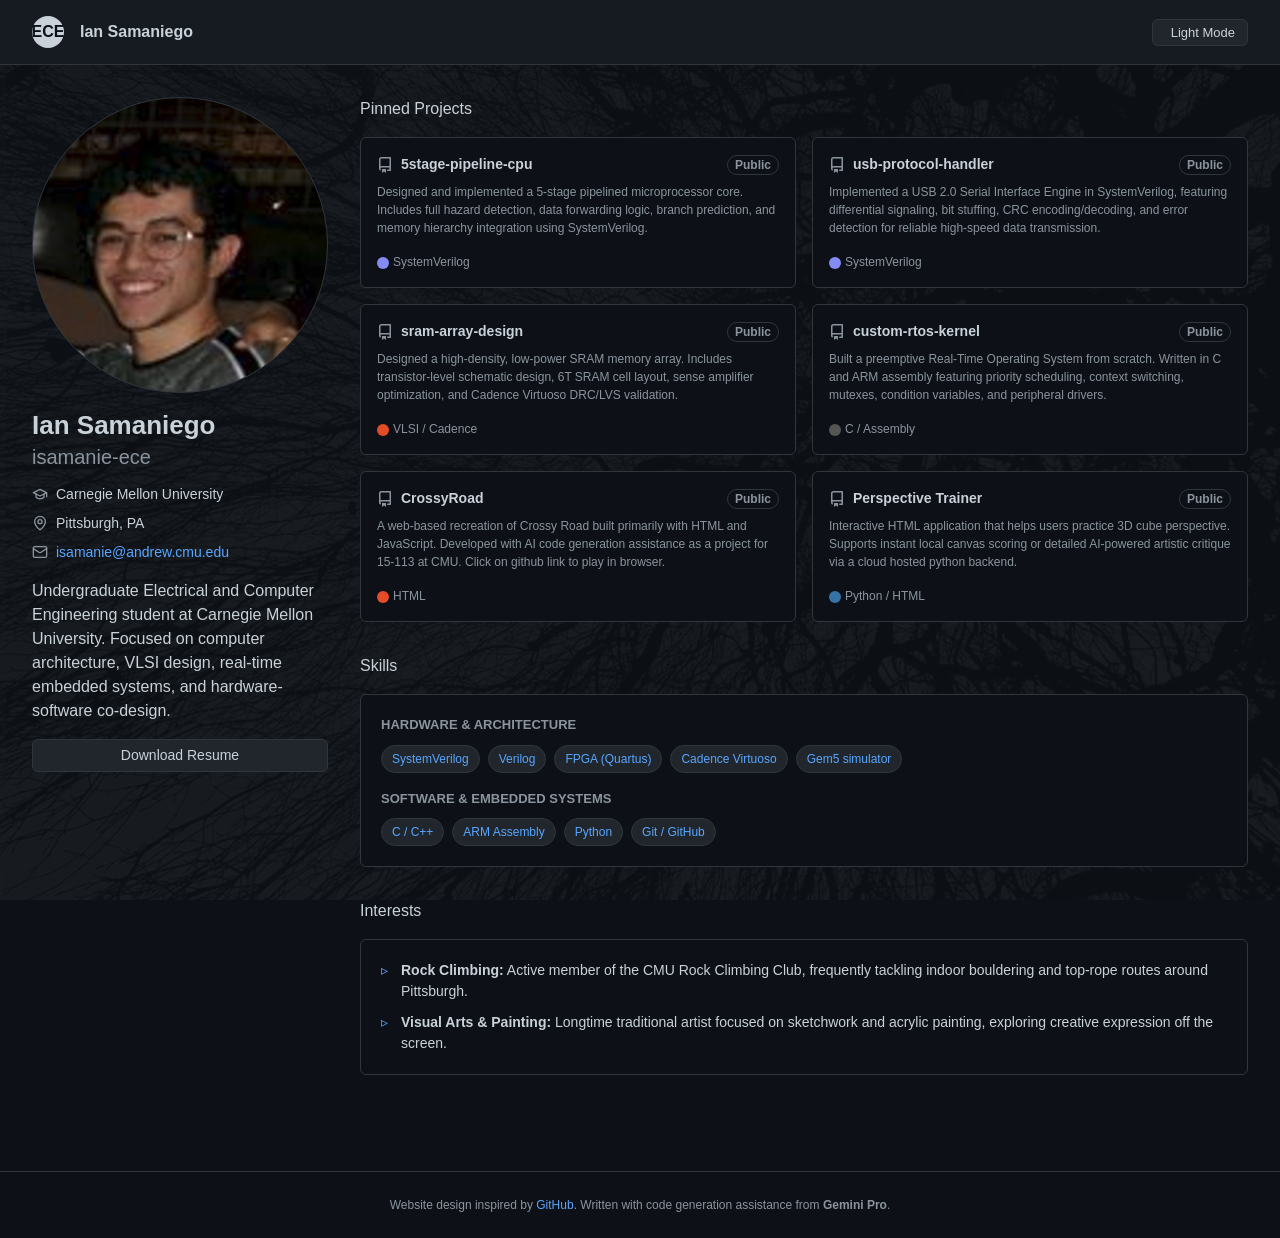
==== commit 79168b29: "Some ui changes, updates to prompt_log.md" ====
--- a/index.html
+++ b/index.html
@@ -157,7 +157,7 @@
                         <span>Perspective Trainer</span>
                         <span class="project-badge">Public</span>
                     </div>
-                    <p class="project-desc">Interactive HTML and Python application that helps users practice 3D cube perspective. Supports instant local canvas scoring or detailed AI-powered artistic critique.</p>
+                    <p class="project-desc">Interactive HTML application that helps users practice 3D cube perspective. Supports instant local canvas scoring or detailed AI-powered artistic critique via a cloud hosted python backend.</p>
                     <div class="project-meta">
                         <span><span class="lang-dot" style="background-color: #3572A5;"></span>Python / HTML</span>
                     </div>
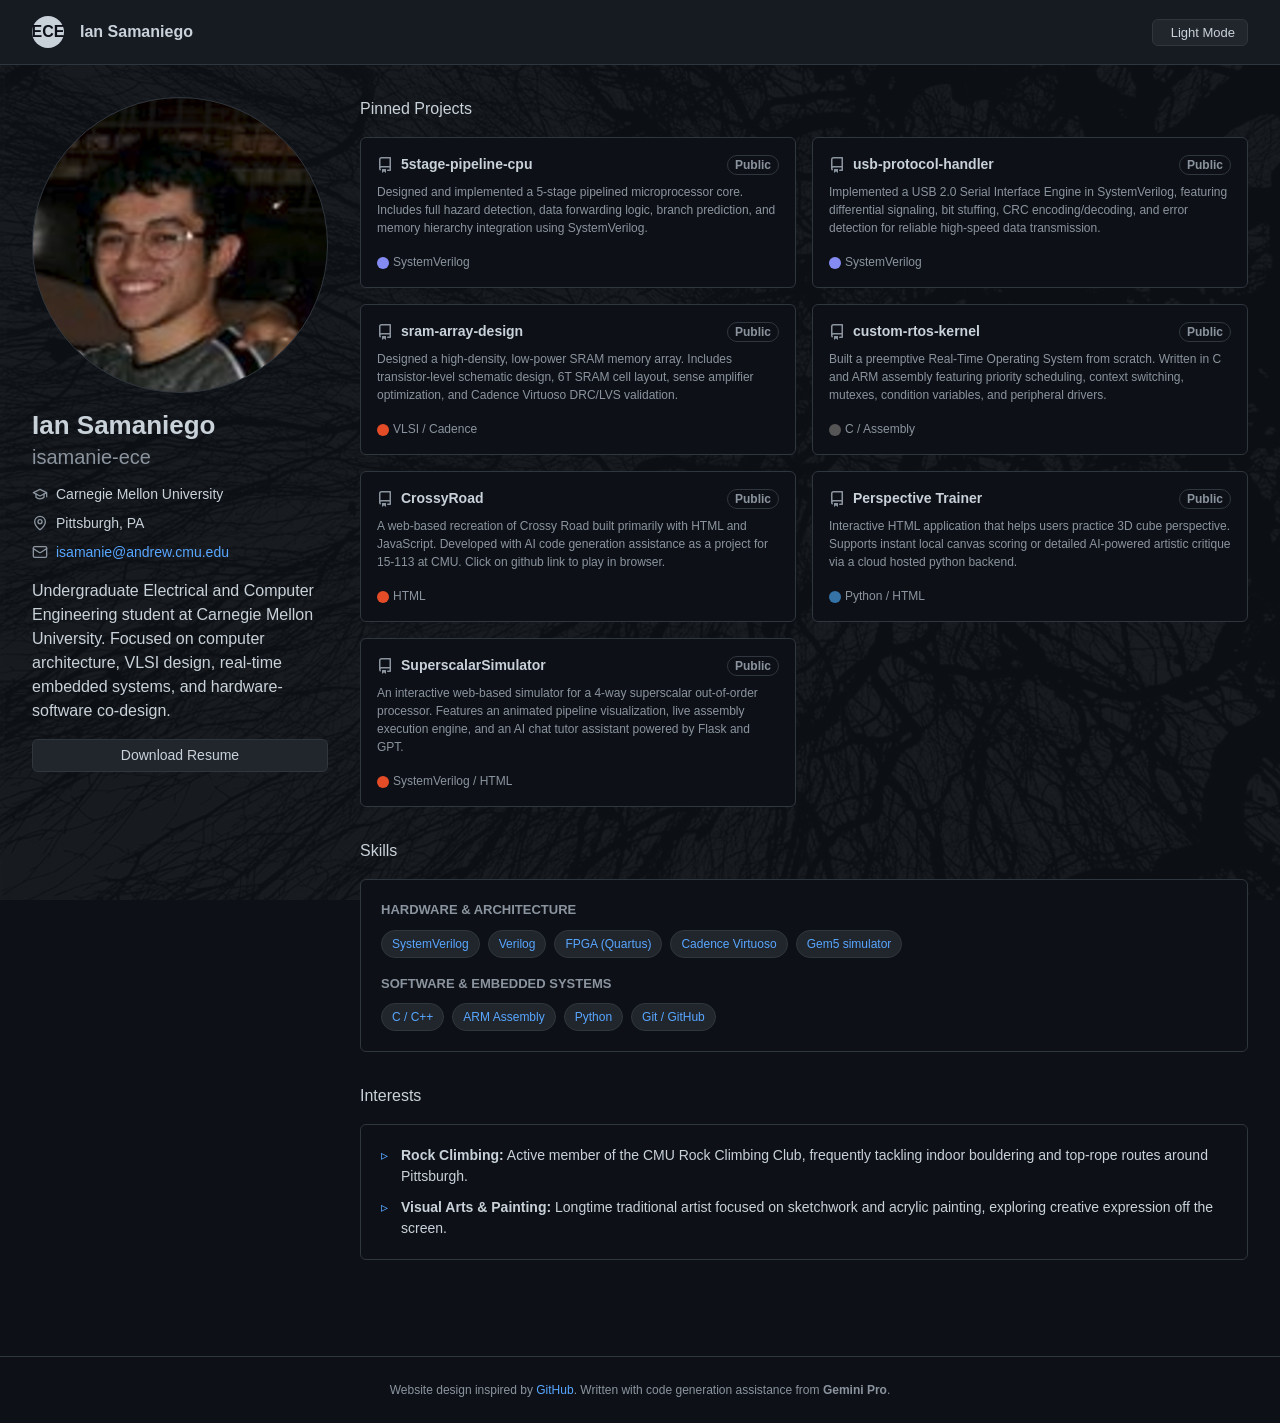
==== commit 140f3f36: "added project to main page" ====
--- a/index.html
+++ b/index.html
@@ -162,7 +162,30 @@
                         <span><span class="lang-dot" style="background-color: #3572A5;"></span>Python / HTML</span>
                     </div>
                 </div>
-            </div>
+
+                <div class="project-card" onclick="openProjectModal(
+                    'SuperscalarSimulator', 
+                    'SS_project/index.html', 
+                    'index.html, server.py, top.sv, fetch.sv, rru.sv, issue_queue.sv, rob.sv, prf.sv, execution_units.sv',
+                    'An interactive web-based simulator for a 4-way superscalar out-of-order processor. Features an animated pipeline visualization, live assembly execution engine, and an AI chat tutor assistant powered by Flask and GPT.'
+                )">
+                    <div class="project-title">
+                        <svg viewBox="0 0 16 16" width="16" height="16"><path fill-rule="evenodd" d="M2 2.5A2.5 2.5 0 014.5 0h8.75a.75.75 0 01.75.75v12.5a.75.75 0 01-.75.75h-2.5a.75.75 0 110-1.5h1.75v-2h-8a1 1 0 00-.714 1.7.75.75 0 01-1.072 1.05A2.495 2.495 0 012 11.5v-9zm10.5-1V9h-8c-.356 0-.694.074-1 .208V2.5a1 1 0 011-1h8zM5 12.25v3.25a.25.25 0 00.4.2l1.45-1.087a.25.25 0 01.3 0L8.6 15.7a.25.25 0 00.4-.2v-3.25a.25.25 0 00-.25-.25h-3.5a.25.25 0 00-.25.25z"></path></svg>
+                        <span>SuperscalarSimulator</span>
+                        <span class="project-badge">Public</span>
+                    </div>
+                    <p class="project-desc">An interactive web-based simulator for a 4-way superscalar out-of-order processor. Features an animated pipeline visualization, live assembly execution engine, and an AI chat tutor assistant powered by Flask and GPT.</p>
+                    <div class="project-meta">
+                        <span><span class="lang-dot" style="background-color: var(--hardware-color);"></span>SystemVerilog / HTML</span>
+                    </div>
+                </div>
+
+
+
+            </div>
+
+
+
             <h2 class="section-header extra-space">Skills</h2>
         
             <div class="skills-box">
